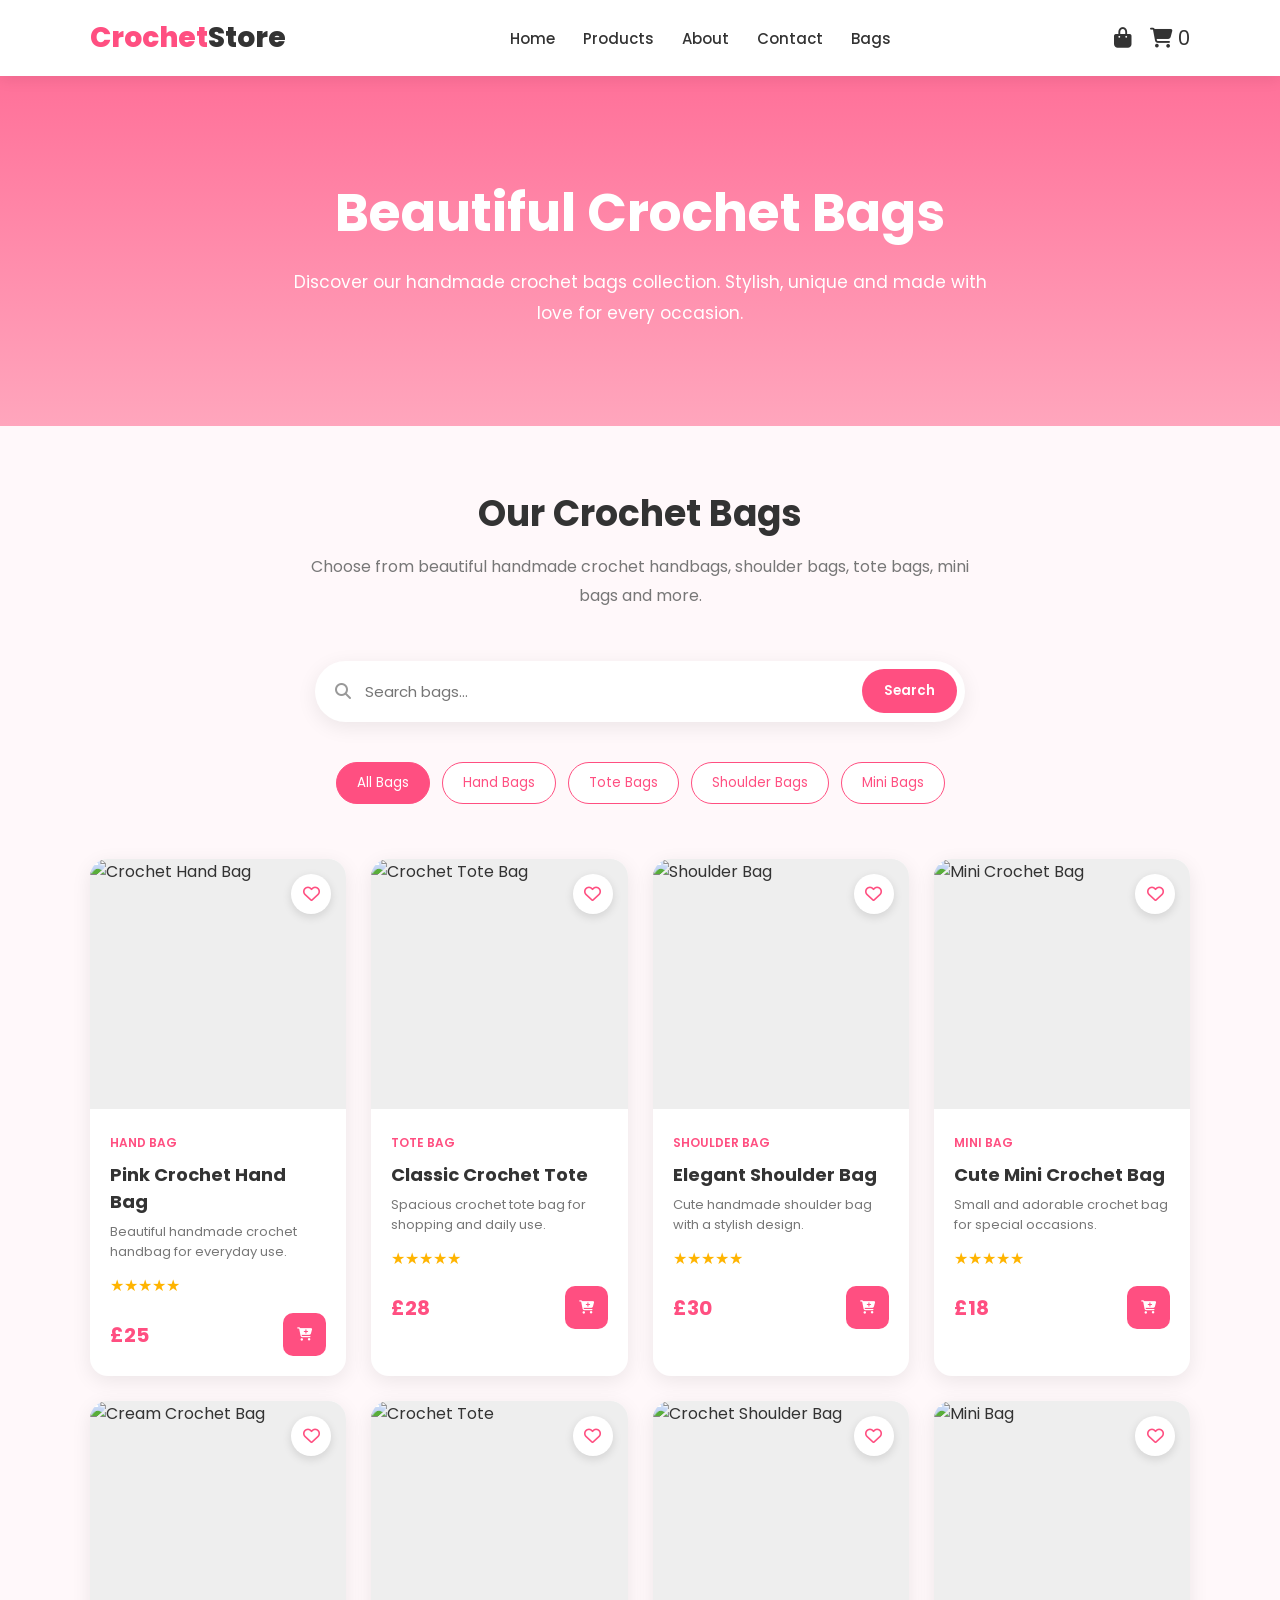
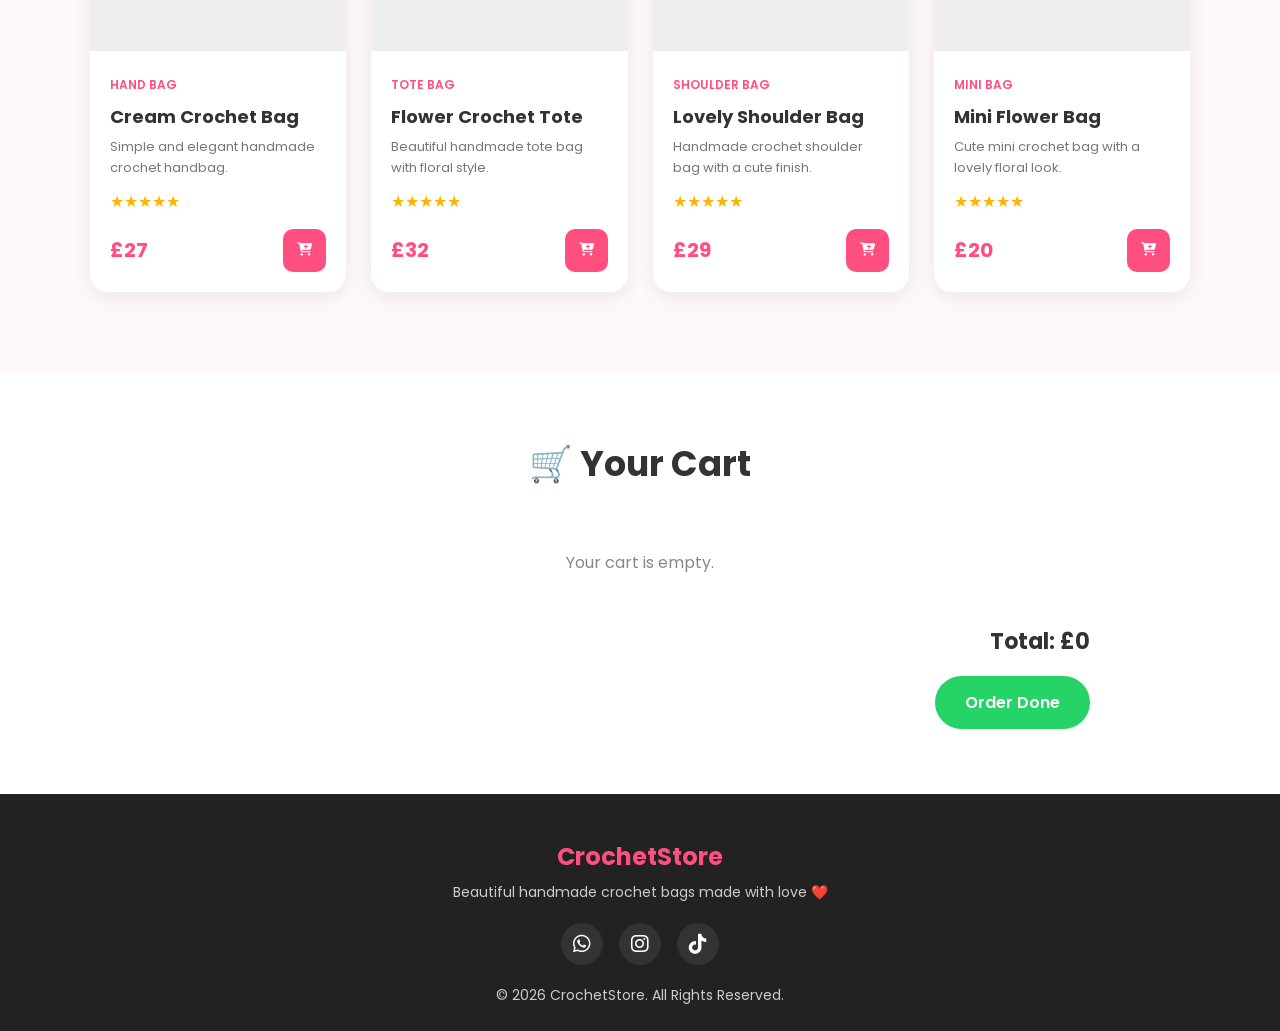
==== Bags.html @ 9c6d5aa9 "assignment" ====
<!DOCTYPE html>
<html lang="en">
<head>
    <meta charset="UTF-8">
    <meta name="viewport" content="width=device-width, initial-scale=1.0">

    <title>Crochet Bags | Crochet Store</title>

    <link rel="preconnect" href="https://fonts.googleapis.com">
    <link rel="preconnect" href="https://fonts.gstatic.com" crossorigin>

    <link href="https://fonts.googleapis.com/css2?family=Poppins:wght@300;400;500;600;700;800&display=swap" rel="stylesheet">

    <link rel="stylesheet"
    href="https://cdnjs.cloudflare.com/ajax/libs/font-awesome/6.7.2/css/all.min.css">

   <link rel="stylesheet" href="Bags.css">
</head>

<body>

<!-- ================= NAVBAR ================= -->

<header>

    <div class="logo">
        Crochet<span>Store</span>
    </div>

    <nav>
        <ul>

            <li>
                <a href="./index.html">Home</a>
            </li>

            <li>
                <a href="./products.html">Products</a>
            </li>

            <li>
                <a href="./about.html">About</a>
            </li>

            <li>
                <a href="./contact.html">Contact</a>
            </li>
            <li>
                <a href="./Bags.css">Bags</a>
            </li>


        </ul>
    </nav>

    <div class="nav-icons">

        <a href="#products">
            <i class="fa-solid fa-bag-shopping"></i>
        </a>

        <a href="#cart">
            <i class="fa-solid fa-cart-shopping"></i>
            <span id="cartCount">0</span>
        </a>

    </div>

</header>


<!-- ================= HERO ================= -->

<section class="bags-hero">

    <div>

        <h1>Beautiful Crochet Bags</h1>

        <p>
            Discover our handmade crochet bags collection.
            Stylish, unique and made with love for every occasion.
        </p>

    </div>

</section>


<!-- ================= INTRO ================= -->

<section class="intro">

    <h2>Our Crochet Bags</h2>

    <p>
        Choose from beautiful handmade crochet handbags,
        shoulder bags, tote bags, mini bags and more.
    </p>

</section>


<!-- ================= SEARCH ================= -->

<section class="search-area">

    <div class="search-box">

        <i class="fa-solid fa-magnifying-glass"></i>

        <input
            type="text"
            id="searchInput"
            placeholder="Search bags..."
        >

        <button onclick="searchProducts()">
            Search
        </button>

    </div>

</section>


<!-- ================= FILTER ================= -->

<section class="filter-section">

    <div class="filter-buttons">

        <button
            class="active"
            onclick="filterProducts('all',this)">
            All Bags
        </button>

        <button
            onclick="filterProducts('handbag',this)">
            Hand Bags
        </button>

        <button
            onclick="filterProducts('tote',this)">
            Tote Bags
        </button>

        <button
            onclick="filterProducts('shoulder',this)">
            Shoulder Bags
        </button>

        <button
            onclick="filterProducts('mini',this)">
            Mini Bags
        </button>

    </div>

</section>


<!-- ================= PRODUCTS ================= -->

<section class="products" id="products">

    <div class="products-grid" id="productsGrid">


        <!-- BAG 1 -->

        <div class="product-card" data-category="handbag">

            <div class="product-image">

                <img
                src="https://images.unsplash.com/photo-1584917865442-de89df76afd3?w=800"
                alt="Crochet Hand Bag">

                <button class="wishlist">
                    <i class="fa-regular fa-heart"></i>
                </button>

            </div>

            <div class="product-info">

                <span class="tag">Hand Bag</span>

                <h3>Pink Crochet Hand Bag</h3>

                <p>
                    Beautiful handmade crochet handbag
                    for everyday use.
                </p>

                <div class="rating">
                    ★★★★★
                </div>

                <div class="product-bottom">

                    <span class="price">£25</span>

                    <button class="cart-btn">

                        <i class="fa-solid fa-cart-plus"></i>

                    </button>

                </div>

            </div>

        </div>


        <!-- BAG 2 -->

        <div class="product-card" data-category="tote">

            <div class="product-image">

                <img
                src="https://images.unsplash.com/photo-1594223274512-ad4803739b7c?w=800"
                alt="Crochet Tote Bag">

                <button class="wishlist">
                    <i class="fa-regular fa-heart"></i>
                </button>

            </div>

            <div class="product-info">

                <span class="tag">Tote Bag</span>

                <h3>Classic Crochet Tote</h3>

                <p>
                    Spacious crochet tote bag
                    for shopping and daily use.
                </p>

                <div class="rating">
                    ★★★★★
                </div>

                <div class="product-bottom">

                    <span class="price">£28</span>

                    <button class="cart-btn">
                        <i class="fa-solid fa-cart-plus"></i>
                    </button>

                </div>

            </div>

        </div>


        <!-- BAG 3 -->

        <div class="product-card" data-category="shoulder">

            <div class="product-image">

                <img
                src="https://images.unsplash.com/photo-1566150905458-1bf1fc113f0d?w=800"
                alt="Shoulder Bag">

                <button class="wishlist">
                    <i class="fa-regular fa-heart"></i>
                </button>

            </div>

            <div class="product-info">

                <span class="tag">Shoulder Bag</span>

                <h3>Elegant Shoulder Bag</h3>

                <p>
                    Cute handmade shoulder bag
                    with a stylish design.
                </p>

                <div class="rating">
                    ★★★★★
                </div>

                <div class="product-bottom">

                    <span class="price">£30</span>

                    <button class="cart-btn">
                        <i class="fa-solid fa-cart-plus"></i>
                    </button>

                </div>

            </div>

        </div>


        <!-- BAG 4 -->

        <div class="product-card" data-category="mini">

            <div class="product-image">

                <img
                src="https://images.unsplash.com/photo-1590874103328-eac38a683ce7?w=800"
                alt="Mini Crochet Bag">

                <button class="wishlist">
                    <i class="fa-regular fa-heart"></i>
                </button>

            </div>

            <div class="product-info">

                <span class="tag">Mini Bag</span>

                <h3>Cute Mini Crochet Bag</h3>

                <p>
                    Small and adorable crochet bag
                    for special occasions.
                </p>

                <div class="rating">
                    ★★★★★
                </div>

                <div class="product-bottom">

                    <span class="price">£18</span>

                    <button class="cart-btn">
                        <i class="fa-solid fa-cart-plus"></i>
                    </button>

                </div>

            </div>

        </div>


        <!-- BAG 5 -->

        <div class="product-card" data-category="handbag">

            <div class="product-image">

                <img
                src="https://images.unsplash.com/photo-1594223274512-ad4803739b7c?w=800"
                alt="Cream Crochet Bag">

                <button class="wishlist">
                    <i class="fa-regular fa-heart"></i>
                </button>

            </div>

            <div class="product-info">

                <span class="tag">Hand Bag</span>

                <h3>Cream Crochet Bag</h3>

                <p>
                    Simple and elegant handmade
                    crochet handbag.
                </p>

                <div class="rating">
                    ★★★★★
                </div>

                <div class="product-bottom">

                    <span class="price">£27</span>

                    <button class="cart-btn">
                        <i class="fa-solid fa-cart-plus"></i>
                    </button>

                </div>

            </div>

        </div>


        <!-- BAG 6 -->

        <div class="product-card" data-category="tote">

            <div class="product-image">

                <img
                src="https://images.unsplash.com/photo-1544816155-12df9643f363?w=800"
                alt="Crochet Tote">

                <button class="wishlist">
                    <i class="fa-regular fa-heart"></i>
                </button>

            </div>

            <div class="product-info">

                <span class="tag">Tote Bag</span>

                <h3>Flower Crochet Tote</h3>

                <p>
                    Beautiful handmade tote bag
                    with floral style.
                </p>

                <div class="rating">
                    ★★★★★
                </div>

                <div class="product-bottom">

                    <span class="price">£32</span>

                    <button class="cart-btn">
                        <i class="fa-solid fa-cart-plus"></i>
                    </button>

                </div>

            </div>

        </div>


        <!-- BAG 7 -->

        <div class="product-card" data-category="shoulder">

            <div class="product-image">

                <img
                src="https://images.unsplash.com/photo-1591561954557-26941169b49e?w=800"
                alt="Crochet Shoulder Bag">

                <button class="wishlist">
                    <i class="fa-regular fa-heart"></i>
                </button>

            </div>

            <div class="product-info">

                <span class="tag">Shoulder Bag</span>

                <h3>Lovely Shoulder Bag</h3>

                <p>
                    Handmade crochet shoulder bag
                    with a cute finish.
                </p>

                <div class="rating">
                    ★★★★★
                </div>

                <div class="product-bottom">

                    <span class="price">£29</span>

                    <button class="cart-btn">
                        <i class="fa-solid fa-cart-plus"></i>
                    </button>

                </div>

            </div>

        </div>


        <!-- BAG 8 -->

        <div class="product-card" data-category="mini">

            <div class="product-image">

                <img
                src="https://images.unsplash.com/photo-1566150905458-1bf1fc113f0d?w=800"
                alt="Mini Bag">

                <button class="wishlist">
                    <i class="fa-regular fa-heart"></i>
                </button>

            </div>

            <div class="product-info">

                <span class="tag">Mini Bag</span>

                <h3>Mini Flower Bag</h3>

                <p>
                    Cute mini crochet bag
                    with a lovely floral look.
                </p>

                <div class="rating">
                    ★★★★★
                </div>

                <div class="product-bottom">

                    <span class="price">£20</span>

                    <button class="cart-btn">
                        <i class="fa-solid fa-cart-plus"></i>
                    </button>

                </div>

            </div>

        </div>

    </div>

</section>


<!-- ================= CART ================= -->

<section class="cart-section" id="cart">

    <h2 class="cart-title">
        🛒 Your Cart
    </h2>

    <div id="cartItems">

        <p class="empty-cart">
            Your cart is empty.
        </p>

    </div>

    <div class="cart-bottom">

        <h3>
            Total: £<span id="cartTotal">0</span>
        </h3>

        <button class="order-btn" onclick="orderDone()">
            Order Done
        </button>

    </div>

</section>


<!-- ================= FOOTER ================= -->

<footer>

    <h2>CrochetStore</h2>

    <p>
        Beautiful handmade crochet bags made with love ❤️
    </p>

    <div class="social">

        <a href="https://wa.me/923001234567" target="_blank">
            <i class="fa-brands fa-whatsapp"></i>
        </a>

        <a href="https://www.instagram.com/your_username" target="_blank">
            <i class="fa-brands fa-instagram"></i>
        </a>

        <a href="https://www.tiktok.com/@your_username" target="_blank">
            <i class="fa-brands fa-tiktok"></i>
        </a>

    </div>

    <p>
        © 2026 CrochetStore. All Rights Reserved.
    </p>

</footer>


<!-- ================= JAVASCRIPT ================= -->

<script src="Bags.js"></script>
</body>
</html>
---- Bags.css ----
*{
            margin:0;
            padding:0;
            box-sizing:border-box;
            font-family:'Poppins',sans-serif;
        }

        html{
            scroll-behavior:smooth;
        }

        body{
            background:#fff8fa;
            color:#333;
        }

        /* ================= NAVBAR ================= */

        header{
            width:100%;
            padding:17px 7%;
            background:#fff;
            display:flex;
            align-items:center;
            justify-content:space-between;
            gap:25px;
            position:sticky;
            top:0;
            z-index:1000;
            box-shadow:0 3px 15px rgba(0,0,0,.08);
        }

        .logo{
            font-size:28px;
            font-weight:800;
            color:#ff4f81;
            white-space:nowrap;
        }

        .logo span{
            color:#333;
        }

        nav ul{
            display:flex;
            list-style:none;
            gap:28px;
        }

        nav ul li a{
            text-decoration:none;
            color:#333;
            font-size:15px;
            font-weight:500;
            transition:.3s;
        }

        nav ul li a:hover,
        nav ul li a.active{
            color:#ff4f81;
        }

        .nav-icons{
            display:flex;
            gap:18px;
        }

        .nav-icons a{
            text-decoration:none;
            color:#333;
            font-size:20px;
            transition:.3s;
        }

        .nav-icons a:hover{
            color:#ff4f81;
        }

        /* ================= HERO ================= */

        .bags-hero{
            min-height:350px;
            padding:70px 20px;
            display:flex;
            justify-content:center;
            align-items:center;
            text-align:center;
            color:#fff;

            background:
            linear-gradient(
                rgba(255,79,129,.80),
                rgba(255,145,173,.80)
            ),
            url("https://images.unsplash.com/photo-1553062407-98eeb64c6a62?w=1200")
            center/cover no-repeat;
        }

        .bags-hero h1{
            font-size:52px;
            margin-bottom:15px;
        }

        .bags-hero p{
            max-width:700px;
            margin:auto;
            font-size:17px;
            line-height:1.8;
        }

        /* ================= INTRO ================= */

        .intro{
            padding:60px 7% 20px;
            text-align:center;
        }

        .intro h2{
            font-size:36px;
            margin-bottom:12px;
        }

        .intro p{
            max-width:700px;
            margin:auto;
            color:#777;
            line-height:1.8;
        }

        /* ================= SEARCH ================= */

        .search-area{
            padding:30px 7%;
        }

        .search-box{
            max-width:650px;
            margin:auto;
            background:#fff;
            display:flex;
            align-items:center;
            padding:5px 8px 5px 20px;
            border-radius:50px;
            box-shadow:0 5px 20px rgba(0,0,0,.08);
        }

        .search-box i{
            color:#999;
        }

        .search-box input{
            flex:1;
            border:none;
            outline:none;
            padding:14px;
            font-size:15px;
            min-width:0;
        }

        .search-box button{
            border:none;
            background:#ff4f81;
            color:white;
            padding:12px 22px;
            border-radius:30px;
            cursor:pointer;
            font-weight:600;
        }

        /* ================= FILTER ================= */

        .filter-section{
            padding:10px 7% 35px;
            text-align:center;
        }

        .filter-buttons{
            display:flex;
            justify-content:center;
            flex-wrap:wrap;
            gap:12px;
        }

        .filter-buttons button{
            border:1px solid #ff4f81;
            background:white;
            color:#ff4f81;
            padding:10px 20px;
            border-radius:30px;
            cursor:pointer;
            transition:.3s;
        }

        .filter-buttons button:hover,
        .filter-buttons button.active{
            background:#ff4f81;
            color:white;
        }

        /* ================= PRODUCTS ================= */

        .products{
            padding:20px 7% 80px;
        }

        .products-grid{
            display:grid;
            grid-template-columns:repeat(4,1fr);
            gap:25px;
        }

        .product-card{
            background:#fff;
            border-radius:18px;
            overflow:hidden;
            box-shadow:0 5px 20px rgba(0,0,0,.08);
            transition:.3s;
        }

        .product-card:hover{
            transform:translateY(-8px);
            box-shadow:0 12px 28px rgba(0,0,0,.12);
        }

        .product-image{
            height:250px;
            position:relative;
            overflow:hidden;
            background:#eee;
        }

        .product-image img{
            width:100%;
            height:100%;
            object-fit:cover;
            transition:.4s;
        }

        .product-card:hover .product-image img{
            transform:scale(1.07);
        }

        .wishlist{
            position:absolute;
            top:15px;
            right:15px;
            width:40px;
            height:40px;
            border:none;
            border-radius:50%;
            background:white;
            color:#ff4f81;
            cursor:pointer;
            font-size:17px;
            box-shadow:0 3px 10px rgba(0,0,0,.12);
        }

        .wishlist:hover{
            background:#ff4f81;
            color:white;
        }

        .product-info{
            padding:20px;
        }

        .tag{
            color:#ff4f81;
            font-size:12px;
            font-weight:600;
            text-transform:uppercase;
        }

        .product-info h3{
            font-size:18px;
            margin:7px 0;
        }

        .product-info p{
            color:#777;
            font-size:13px;
            line-height:1.6;
        }

        .rating{
            color:#ffb400;
            margin:10px 0;
        }

        .product-bottom{
            display:flex;
            justify-content:space-between;
            align-items:center;
            margin-top:15px;
        }

        .price{
            color:#ff4f81;
            font-size:20px;
            font-weight:700;
        }

        .cart-btn{
            border:none;
            background:#ff4f81;
            color:white;
            width:43px;
            height:43px;
            border-radius:10px;
            cursor:pointer;
            transition:.3s;
        }

        .cart-btn:hover{
            background:#e6396d;
            transform:scale(1.05);
        }

        /* ================= CART ================= */

        .cart-section{
            background:white;
            padding:65px 7%;
        }

        .cart-title{
            text-align:center;
            font-size:35px;
            margin-bottom:35px;
        }

        #cartItems{
            max-width:900px;
            margin:auto;
        }

        .empty-cart{
            text-align:center;
            color:#888;
            padding:25px;
        }

        .cart-item{
            display:flex;
            align-items:center;
            gap:18px;
            padding:15px;
            margin-bottom:15px;
            background:#fff8fa;
            border-radius:15px;
            box-shadow:0 3px 12px rgba(0,0,0,.06);
        }

        .cart-item img{
            width:80px;
            height:80px;
            object-fit:cover;
            border-radius:12px;
        }

        .cart-info{
            flex:1;
        }

        .cart-info h3{
            font-size:16px;
        }

        .cart-info p{
            color:#ff4f81;
            font-weight:600;
            margin-top:5px;
        }

        .remove-btn{
            border:none;
            background:#ff4f81;
            color:white;
            padding:8px 13px;
            border-radius:8px;
            cursor:pointer;
        }

        .cart-bottom{
            max-width:900px;
            margin:25px auto 0;
            text-align:right;
        }

        .cart-bottom h3{
            margin-bottom:18px;
            font-size:22px;
        }

        .order-btn{
            border:none;
            background:#25D366;
            color:white;
            padding:14px 30px;
            border-radius:30px;
            font-size:16px;
            font-weight:600;
            cursor:pointer;
        }

        .order-btn:hover{
            background:#1da851;
        }

        /* ================= FOOTER ================= */

        footer{
            background:#222;
            color:white;
            text-align:center;
            padding:45px 20px 25px;
        }

        footer h2{
            color:#ff4f81;
            margin-bottom:8px;
        }

        footer p{
            color:#ccc;
            font-size:14px;
        }

        .social{
            margin:20px 0;
        }

        .social a{
            width:42px;
            height:42px;
            display:inline-flex;
            align-items:center;
            justify-content:center;
            border-radius:50%;
            background:#333;
            color:white;
            margin:0 6px;
            text-decoration:none;
            font-size:20px;
            transition:.3s;
        }

        .social a:hover{
            background:#ff4f81;
            transform:translateY(-4px);
        }

        /* ================= TABLET ================= */

        @media(max-width:1100px){

            .products-grid{
                grid-template-columns:repeat(3,1fr);
            }

        }

        /* ================= SMALL TABLET ================= */

        @media(max-width:800px){

            header{
                flex-wrap:wrap;
                justify-content:center;
            }

            .products-grid{
                grid-template-columns:repeat(2,1fr);
            }

            .bags-hero h1{
                font-size:42px;
            }

        }

        /* ================= MOBILE ================= */

        @media(max-width:550px){

            header{
                padding:15px 20px;
            }

            .logo{
                font-size:24px;
            }

            nav{
                width:100%;
            }

            nav ul{
                justify-content:center;
                flex-wrap:wrap;
                gap:14px;
            }

            nav ul li a{
                font-size:13px;
            }

            .nav-icons{
                display:none;
            }

            .bags-hero{
                min-height:280px;
                padding:50px 20px;
            }

            .bags-hero h1{
                font-size:32px;
            }

            .bags-hero p{
                font-size:14px;
            }

            .intro{
                padding:45px 20px 15px;
            }

            .intro h2{
                font-size:28px;
            }

            .search-area{
                padding:25px 20px;
            }

            .search-box{
                padding-left:15px;
            }

            .search-box input{
                width:100%;
            }

            .search-box button{
                padding:10px 14px;
            }

            .filter-section{
                padding:10px 20px 30px;
            }

            .products{
                padding:20px 20px 60px;
            }

            .products-grid{
                grid-template-columns:1fr;
            }

            .product-image{
                height:290px;
            }

            .cart-section{
                padding:50px 20px;
            }

            .cart-item{
                flex-wrap:wrap;
            }

            .cart-item img{
                width:70px;
                height:70px;
            }

            .cart-bottom{
                text-align:center;
            }

            .order-btn{
                width:100%;
            }

        }
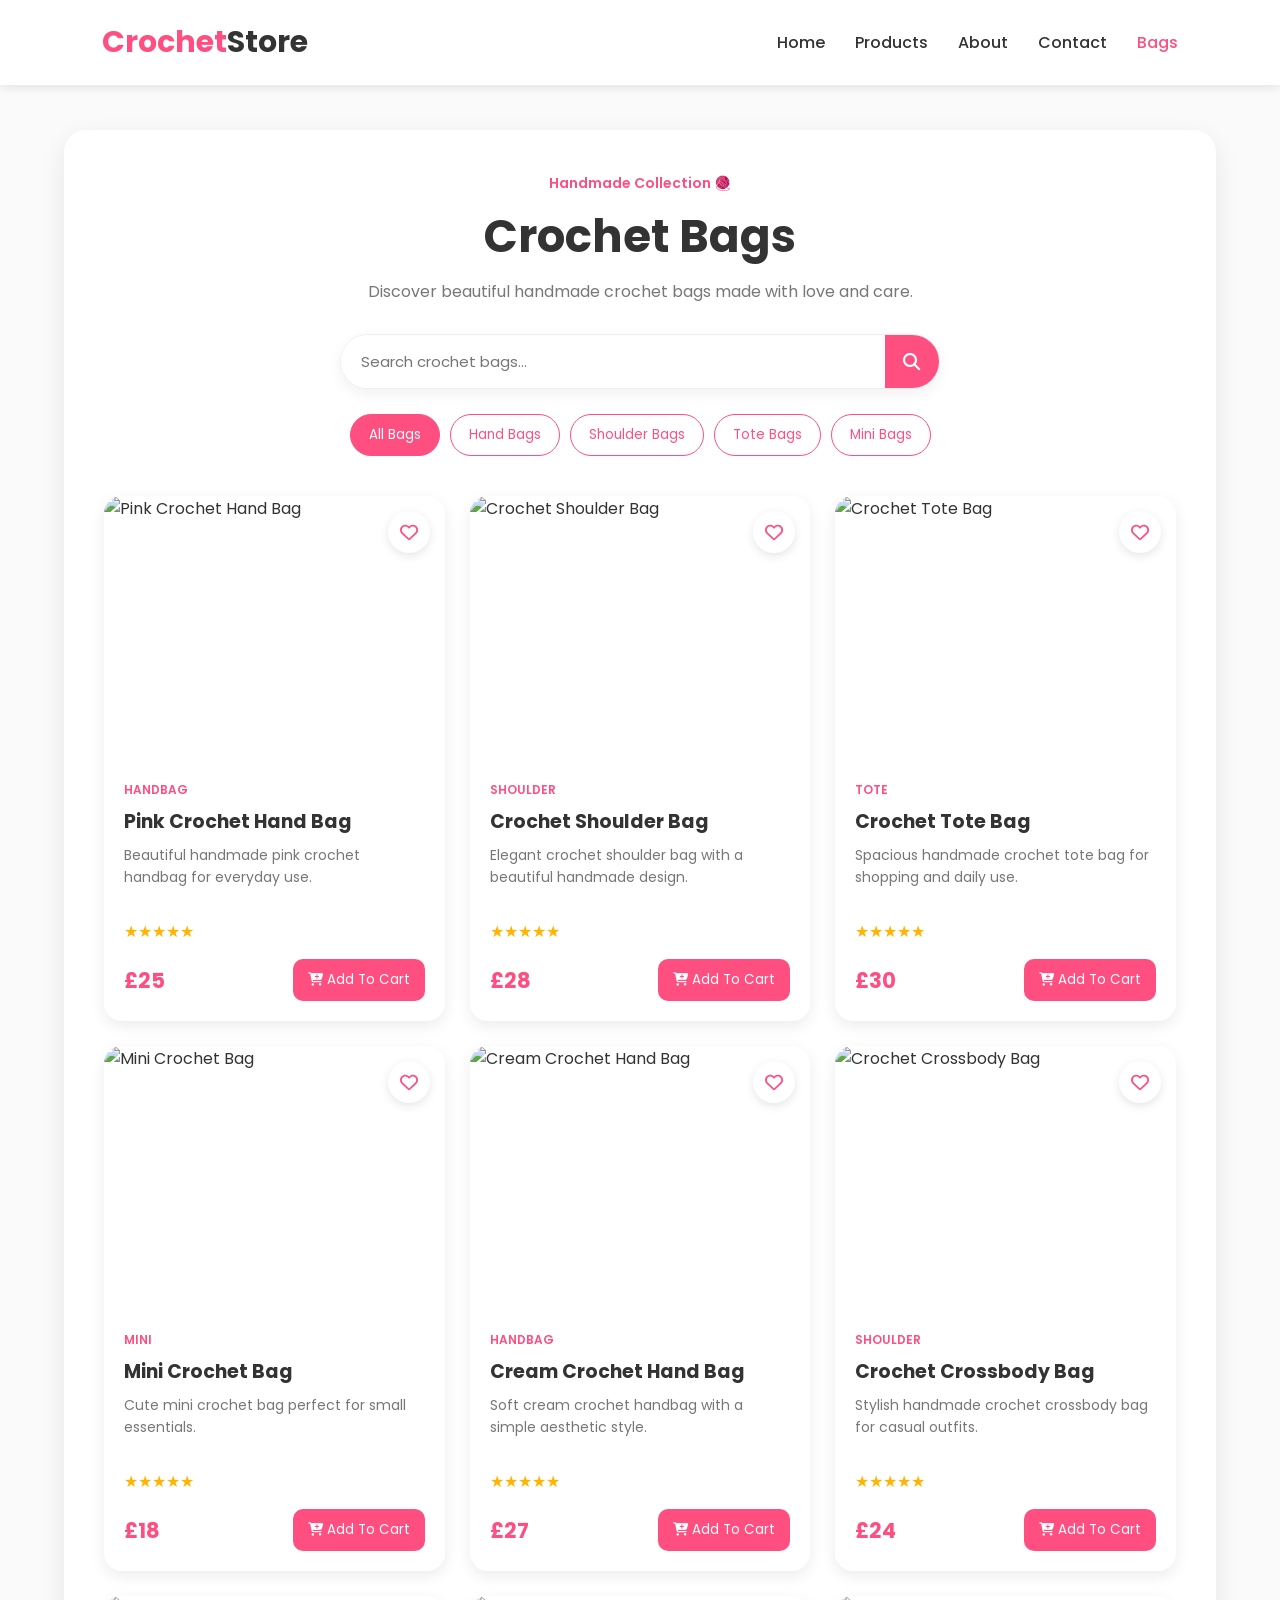
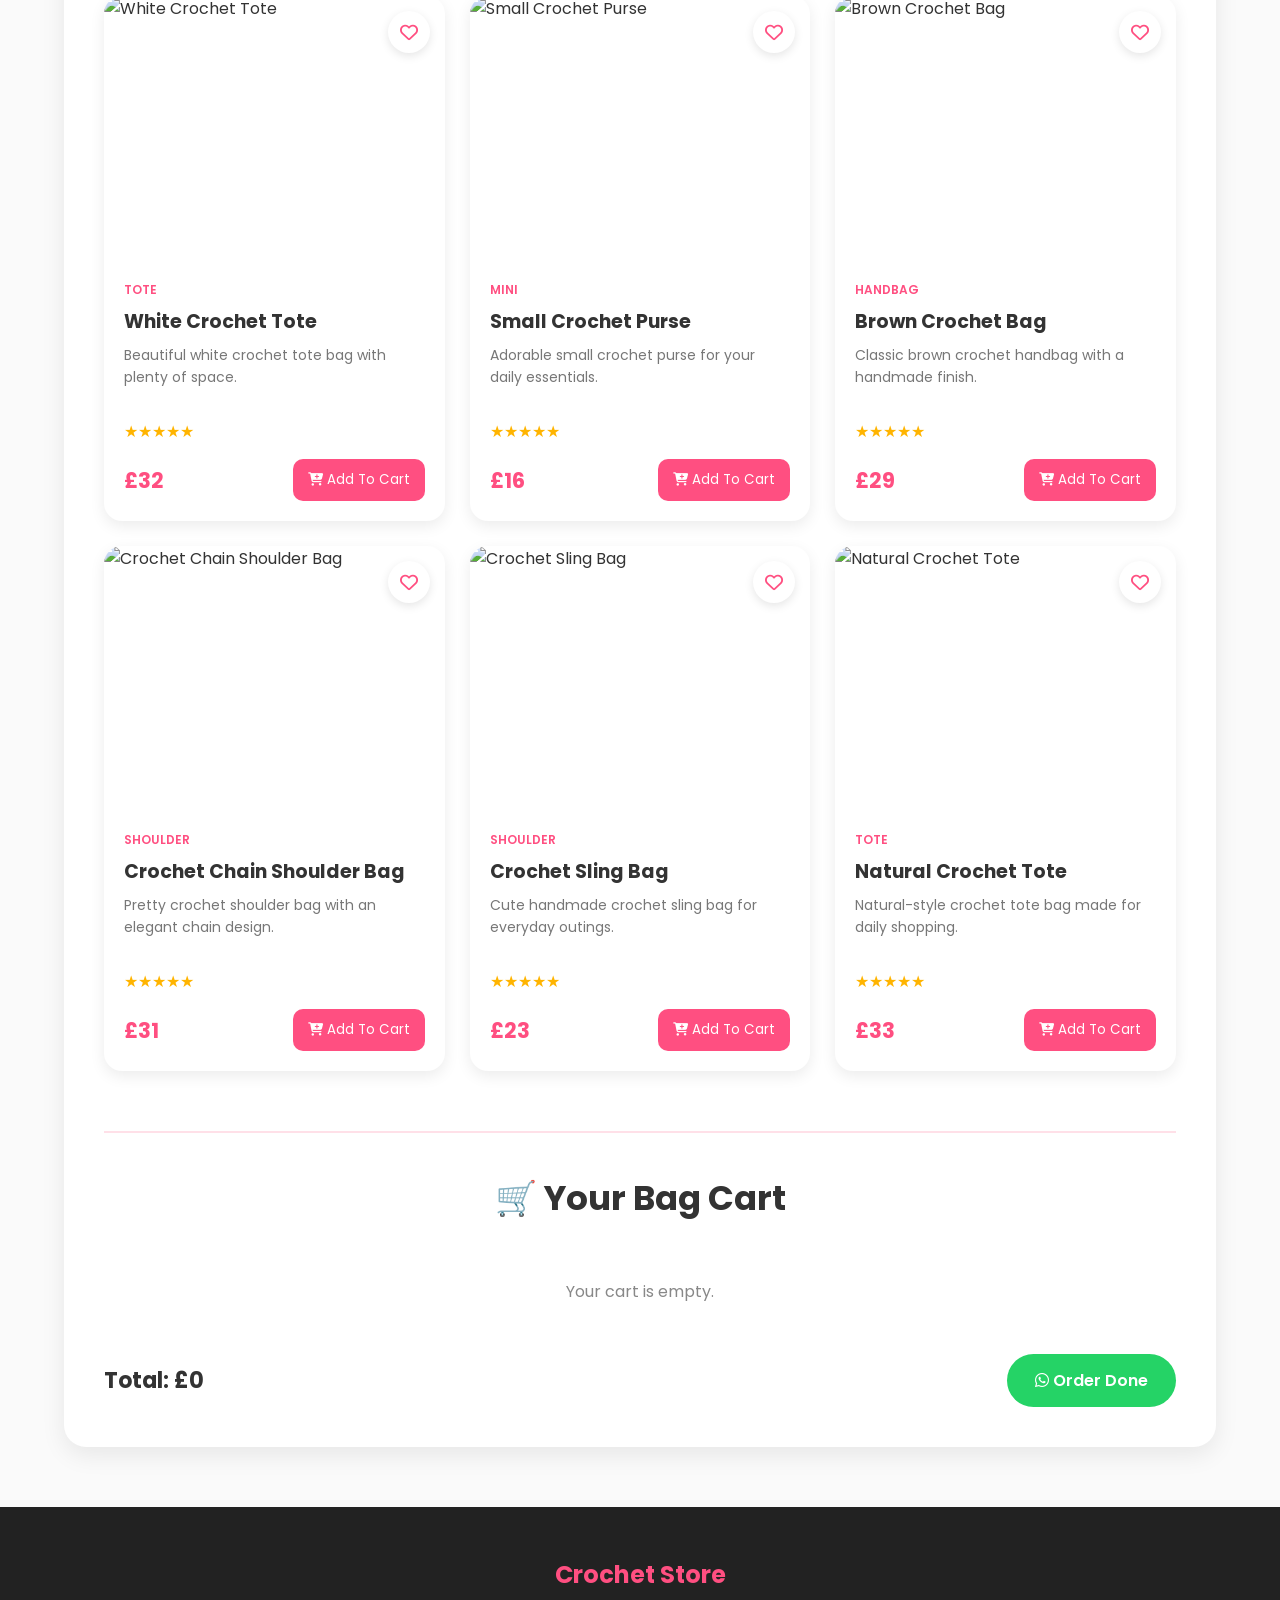
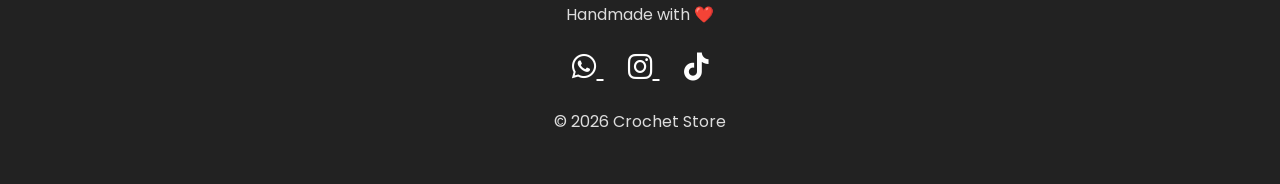
==== commit 5a52975d: "assignment" ====
--- a/Bags.html
+++ b/Bags.html
@@ -1,5 +1,6 @@
 <!DOCTYPE html>
 <html lang="en">
+
 <head>
     <meta charset="UTF-8">
     <meta name="viewport" content="width=device-width, initial-scale=1.0">
@@ -9,15 +10,16 @@
     <link rel="preconnect" href="https://fonts.googleapis.com">
     <link rel="preconnect" href="https://fonts.gstatic.com" crossorigin>
 
-    <link href="https://fonts.googleapis.com/css2?family=Poppins:wght@300;400;500;600;700;800&display=swap" rel="stylesheet">
+    <link href="https://fonts.googleapis.com/css2?family=Poppins:wght@400;500;600;700&display=swap" rel="stylesheet">
 
     <link rel="stylesheet"
-    href="https://cdnjs.cloudflare.com/ajax/libs/font-awesome/6.7.2/css/all.min.css">
-
-   <link rel="stylesheet" href="Bags.css">
+        href="https://cdnjs.cloudflare.com/ajax/libs/font-awesome/6.7.2/css/all.min.css">
+
+    <link rel="stylesheet" href="Bags.css">
 </head>
 
 <body>
+
 
 <!-- ================= NAVBAR ================= -->
 
@@ -45,569 +47,219 @@
             <li>
                 <a href="./contact.html">Contact</a>
             </li>
-            <li>
-                <a href="./Bags.css">Bags</a>
-            </li>
-
+
+            <li>
+                <a href="./Bags.html" class="active">
+                    Bags
+                </a>
+            </li>
 
         </ul>
     </nav>
 
-    <div class="nav-icons">
-
-        <a href="#products">
-            <i class="fa-solid fa-bag-shopping"></i>
-        </a>
-
-        <a href="#cart">
-            <i class="fa-solid fa-cart-shopping"></i>
-            <span id="cartCount">0</span>
-        </a>
-
-    </div>
-
 </header>
 
 
-<!-- ================= HERO ================= -->
-
-<section class="bags-hero">
-
-    <div>
-
-        <h1>Beautiful Crochet Bags</h1>
+
+<!-- ================= MAIN CONTAINER ================= -->
+
+<div class="container">
+
+
+    <!-- ================= BAG HEADING ================= -->
+
+    <section class="bags-heading">
+
+        <span>
+            Handmade Collection 🧶
+        </span>
+
+        <h1>
+            Crochet Bags
+        </h1>
 
         <p>
-            Discover our handmade crochet bags collection.
-            Stylish, unique and made with love for every occasion.
+            Discover beautiful handmade crochet bags
+            made with love and care.
         </p>
 
-    </div>
-
-</section>
-
-
-<!-- ================= INTRO ================= -->
-
-<section class="intro">
-
-    <h2>Our Crochet Bags</h2>
-
-    <p>
-        Choose from beautiful handmade crochet handbags,
-        shoulder bags, tote bags, mini bags and more.
-    </p>
-
-</section>
-
-
-<!-- ================= SEARCH ================= -->
-
-<section class="search-area">
+    </section>
+
+
+
+    <!-- ================= SEARCH ================= -->
 
     <div class="search-box">
-
-        <i class="fa-solid fa-magnifying-glass"></i>
 
         <input
             type="text"
             id="searchInput"
-            placeholder="Search bags..."
+            placeholder="Search crochet bags..."
         >
 
         <button onclick="searchProducts()">
-            Search
-        </button>
-
-    </div>
-
-</section>
-
-
-<!-- ================= FILTER ================= -->
-
-<section class="filter-section">
+
+            <i class="fa-solid fa-magnifying-glass"></i>
+
+        </button>
+
+    </div>
+
+
+
+    <!-- ================= FILTER ================= -->
 
     <div class="filter-buttons">
 
         <button
             class="active"
-            onclick="filterProducts('all',this)">
+            onclick="filterProducts('all', this)">
+
             All Bags
-        </button>
-
-        <button
-            onclick="filterProducts('handbag',this)">
+
+        </button>
+
+        <button
+            onclick="filterProducts('handbag', this)">
+
             Hand Bags
-        </button>
-
-        <button
-            onclick="filterProducts('tote',this)">
+
+        </button>
+
+        <button
+            onclick="filterProducts('shoulder', this)">
+
+            Shoulder Bags
+
+        </button>
+
+        <button
+            onclick="filterProducts('tote', this)">
+
             Tote Bags
-        </button>
-
-        <button
-            onclick="filterProducts('shoulder',this)">
-            Shoulder Bags
-        </button>
-
-        <button
-            onclick="filterProducts('mini',this)">
+
+        </button>
+
+        <button
+            onclick="filterProducts('mini', this)">
+
             Mini Bags
-        </button>
-
-    </div>
-
-</section>
-
-
-<!-- ================= PRODUCTS ================= -->
-
-<section class="products" id="products">
-
-    <div class="products-grid" id="productsGrid">
-
-
-        <!-- BAG 1 -->
-
-        <div class="product-card" data-category="handbag">
-
-            <div class="product-image">
-
-                <img
-                src="https://images.unsplash.com/photo-1584917865442-de89df76afd3?w=800"
-                alt="Crochet Hand Bag">
-
-                <button class="wishlist">
-                    <i class="fa-regular fa-heart"></i>
-                </button>
-
-            </div>
-
-            <div class="product-info">
-
-                <span class="tag">Hand Bag</span>
-
-                <h3>Pink Crochet Hand Bag</h3>
-
-                <p>
-                    Beautiful handmade crochet handbag
-                    for everyday use.
-                </p>
-
-                <div class="rating">
-                    ★★★★★
-                </div>
-
-                <div class="product-bottom">
-
-                    <span class="price">£25</span>
-
-                    <button class="cart-btn">
-
-                        <i class="fa-solid fa-cart-plus"></i>
-
-                    </button>
-
-                </div>
-
-            </div>
-
+
+        </button>
+
+    </div>
+
+
+
+    <!-- ================= PRODUCTS ================= -->
+
+    <section class="products-section">
+
+        <div
+            class="products-grid"
+            id="productsGrid">
         </div>
 
-
-        <!-- BAG 2 -->
-
-        <div class="product-card" data-category="tote">
-
-            <div class="product-image">
-
-                <img
-                src="https://images.unsplash.com/photo-1594223274512-ad4803739b7c?w=800"
-                alt="Crochet Tote Bag">
-
-                <button class="wishlist">
-                    <i class="fa-regular fa-heart"></i>
-                </button>
-
-            </div>
-
-            <div class="product-info">
-
-                <span class="tag">Tote Bag</span>
-
-                <h3>Classic Crochet Tote</h3>
-
-                <p>
-                    Spacious crochet tote bag
-                    for shopping and daily use.
-                </p>
-
-                <div class="rating">
-                    ★★★★★
-                </div>
-
-                <div class="product-bottom">
-
-                    <span class="price">£28</span>
-
-                    <button class="cart-btn">
-                        <i class="fa-solid fa-cart-plus"></i>
-                    </button>
-
-                </div>
-
-            </div>
+    </section>
+
+
+
+    <!-- ================= CART ================= -->
+
+    <section
+        class="cart-section"
+        id="cart">
+
+        <h2>
+            🛒 Your Bag Cart
+        </h2>
+
+
+        <div id="cartItems">
+
+            <p class="empty-cart">
+                Your cart is empty.
+            </p>
 
         </div>
 
 
-        <!-- BAG 3 -->
-
-        <div class="product-card" data-category="shoulder">
-
-            <div class="product-image">
-
-                <img
-                src="https://images.unsplash.com/photo-1566150905458-1bf1fc113f0d?w=800"
-                alt="Shoulder Bag">
-
-                <button class="wishlist">
-                    <i class="fa-regular fa-heart"></i>
-                </button>
-
-            </div>
-
-            <div class="product-info">
-
-                <span class="tag">Shoulder Bag</span>
-
-                <h3>Elegant Shoulder Bag</h3>
-
-                <p>
-                    Cute handmade shoulder bag
-                    with a stylish design.
-                </p>
-
-                <div class="rating">
-                    ★★★★★
-                </div>
-
-                <div class="product-bottom">
-
-                    <span class="price">£30</span>
-
-                    <button class="cart-btn">
-                        <i class="fa-solid fa-cart-plus"></i>
-                    </button>
-
-                </div>
-
-            </div>
+        <div class="cart-total">
+
+            <h3>
+                Total: £<span id="cartTotal">0</span>
+            </h3>
+
+            <button
+                class="order-btn"
+                onclick="orderDone()">
+
+                <i class="fa-brands fa-whatsapp"></i>
+
+                Order Done
+
+            </button>
 
         </div>
 
-
-        <!-- BAG 4 -->
-
-        <div class="product-card" data-category="mini">
-
-            <div class="product-image">
-
-                <img
-                src="https://images.unsplash.com/photo-1590874103328-eac38a683ce7?w=800"
-                alt="Mini Crochet Bag">
-
-                <button class="wishlist">
-                    <i class="fa-regular fa-heart"></i>
-                </button>
-
-            </div>
-
-            <div class="product-info">
-
-                <span class="tag">Mini Bag</span>
-
-                <h3>Cute Mini Crochet Bag</h3>
-
-                <p>
-                    Small and adorable crochet bag
-                    for special occasions.
-                </p>
-
-                <div class="rating">
-                    ★★★★★
-                </div>
-
-                <div class="product-bottom">
-
-                    <span class="price">£18</span>
-
-                    <button class="cart-btn">
-                        <i class="fa-solid fa-cart-plus"></i>
-                    </button>
-
-                </div>
-
-            </div>
-
-        </div>
-
-
-        <!-- BAG 5 -->
-
-        <div class="product-card" data-category="handbag">
-
-            <div class="product-image">
-
-                <img
-                src="https://images.unsplash.com/photo-1594223274512-ad4803739b7c?w=800"
-                alt="Cream Crochet Bag">
-
-                <button class="wishlist">
-                    <i class="fa-regular fa-heart"></i>
-                </button>
-
-            </div>
-
-            <div class="product-info">
-
-                <span class="tag">Hand Bag</span>
-
-                <h3>Cream Crochet Bag</h3>
-
-                <p>
-                    Simple and elegant handmade
-                    crochet handbag.
-                </p>
-
-                <div class="rating">
-                    ★★★★★
-                </div>
-
-                <div class="product-bottom">
-
-                    <span class="price">£27</span>
-
-                    <button class="cart-btn">
-                        <i class="fa-solid fa-cart-plus"></i>
-                    </button>
-
-                </div>
-
-            </div>
-
-        </div>
-
-
-        <!-- BAG 6 -->
-
-        <div class="product-card" data-category="tote">
-
-            <div class="product-image">
-
-                <img
-                src="https://images.unsplash.com/photo-1544816155-12df9643f363?w=800"
-                alt="Crochet Tote">
-
-                <button class="wishlist">
-                    <i class="fa-regular fa-heart"></i>
-                </button>
-
-            </div>
-
-            <div class="product-info">
-
-                <span class="tag">Tote Bag</span>
-
-                <h3>Flower Crochet Tote</h3>
-
-                <p>
-                    Beautiful handmade tote bag
-                    with floral style.
-                </p>
-
-                <div class="rating">
-                    ★★★★★
-                </div>
-
-                <div class="product-bottom">
-
-                    <span class="price">£32</span>
-
-                    <button class="cart-btn">
-                        <i class="fa-solid fa-cart-plus"></i>
-                    </button>
-
-                </div>
-
-            </div>
-
-        </div>
-
-
-        <!-- BAG 7 -->
-
-        <div class="product-card" data-category="shoulder">
-
-            <div class="product-image">
-
-                <img
-                src="https://images.unsplash.com/photo-1591561954557-26941169b49e?w=800"
-                alt="Crochet Shoulder Bag">
-
-                <button class="wishlist">
-                    <i class="fa-regular fa-heart"></i>
-                </button>
-
-            </div>
-
-            <div class="product-info">
-
-                <span class="tag">Shoulder Bag</span>
-
-                <h3>Lovely Shoulder Bag</h3>
-
-                <p>
-                    Handmade crochet shoulder bag
-                    with a cute finish.
-                </p>
-
-                <div class="rating">
-                    ★★★★★
-                </div>
-
-                <div class="product-bottom">
-
-                    <span class="price">£29</span>
-
-                    <button class="cart-btn">
-                        <i class="fa-solid fa-cart-plus"></i>
-                    </button>
-
-                </div>
-
-            </div>
-
-        </div>
-
-
-        <!-- BAG 8 -->
-
-        <div class="product-card" data-category="mini">
-
-            <div class="product-image">
-
-                <img
-                src="https://images.unsplash.com/photo-1566150905458-1bf1fc113f0d?w=800"
-                alt="Mini Bag">
-
-                <button class="wishlist">
-                    <i class="fa-regular fa-heart"></i>
-                </button>
-
-            </div>
-
-            <div class="product-info">
-
-                <span class="tag">Mini Bag</span>
-
-                <h3>Mini Flower Bag</h3>
-
-                <p>
-                    Cute mini crochet bag
-                    with a lovely floral look.
-                </p>
-
-                <div class="rating">
-                    ★★★★★
-                </div>
-
-                <div class="product-bottom">
-
-                    <span class="price">£20</span>
-
-                    <button class="cart-btn">
-                        <i class="fa-solid fa-cart-plus"></i>
-                    </button>
-
-                </div>
-
-            </div>
-
-        </div>
-
-    </div>
-
-</section>
-
-
-<!-- ================= CART ================= -->
-
-<section class="cart-section" id="cart">
-
-    <h2 class="cart-title">
-        🛒 Your Cart
+    </section>
+
+
+</div>
+
+
+
+<!-- ================= FOOTER ================= -->
+
+<footer>
+
+    <h2>
+        Crochet Store
     </h2>
 
-    <div id="cartItems">
-
-        <p class="empty-cart">
-            Your cart is empty.
-        </p>
-
-    </div>
-
-    <div class="cart-bottom">
-
-        <h3>
-            Total: £<span id="cartTotal">0</span>
-        </h3>
-
-        <button class="order-btn" onclick="orderDone()">
-            Order Done
-        </button>
-
-    </div>
-
-</section>
-
-
-<!-- ================= FOOTER ================= -->
-
-<footer>
-
-    <h2>CrochetStore</h2>
-
     <p>
-        Beautiful handmade crochet bags made with love ❤️
+        Handmade with ❤️
     </p>
 
+
     <div class="social">
 
-        <a href="https://wa.me/923001234567" target="_blank">
+        <a
+            href="https://wa.me/923001234567"
+            target="_blank">
+
             <i class="fa-brands fa-whatsapp"></i>
+
         </a>
 
-        <a href="https://www.instagram.com/your_username" target="_blank">
+        <a
+            href="https://instagram.com/your_username"
+            target="_blank">
+
             <i class="fa-brands fa-instagram"></i>
+
         </a>
 
-        <a href="https://www.tiktok.com/@your_username" target="_blank">
+        <a
+            href="https://tiktok.com/@your_username"
+            target="_blank">
+
             <i class="fa-brands fa-tiktok"></i>
+
         </a>
 
     </div>
 
+
     <p>
-        © 2026 CrochetStore. All Rights Reserved.
+        © 2026 Crochet Store
     </p>
 
 </footer>
 
 
-<!-- ================= JAVASCRIPT ================= -->
 
 <script src="Bags.js"></script>
+
 </body>
 </html>
--- a/Bags.css
+++ b/Bags.css
@@ -1,586 +1,801 @@
 *{
-            margin:0;
-            padding:0;
-            box-sizing:border-box;
-            font-family:'Poppins',sans-serif;
-        }
-
-        html{
-            scroll-behavior:smooth;
-        }
-
-        body{
-            background:#fff8fa;
-            color:#333;
-        }
-
-        /* ================= NAVBAR ================= */
-
-        header{
-            width:100%;
-            padding:17px 7%;
-            background:#fff;
-            display:flex;
-            align-items:center;
-            justify-content:space-between;
-            gap:25px;
-            position:sticky;
-            top:0;
-            z-index:1000;
-            box-shadow:0 3px 15px rgba(0,0,0,.08);
-        }
-
-        .logo{
-            font-size:28px;
-            font-weight:800;
-            color:#ff4f81;
-            white-space:nowrap;
-        }
-
-        .logo span{
-            color:#333;
-        }
-
-        nav ul{
-            display:flex;
-            list-style:none;
-            gap:28px;
-        }
-
-        nav ul li a{
-            text-decoration:none;
-            color:#333;
-            font-size:15px;
-            font-weight:500;
-            transition:.3s;
-        }
-
-        nav ul li a:hover,
-        nav ul li a.active{
-            color:#ff4f81;
-        }
-
-        .nav-icons{
-            display:flex;
-            gap:18px;
-        }
-
-        .nav-icons a{
-            text-decoration:none;
-            color:#333;
-            font-size:20px;
-            transition:.3s;
-        }
-
-        .nav-icons a:hover{
-            color:#ff4f81;
-        }
-
-        /* ================= HERO ================= */
-
-        .bags-hero{
-            min-height:350px;
-            padding:70px 20px;
-            display:flex;
-            justify-content:center;
-            align-items:center;
-            text-align:center;
-            color:#fff;
-
-            background:
-            linear-gradient(
-                rgba(255,79,129,.80),
-                rgba(255,145,173,.80)
-            ),
-            url("https://images.unsplash.com/photo-1553062407-98eeb64c6a62?w=1200")
-            center/cover no-repeat;
-        }
-
-        .bags-hero h1{
-            font-size:52px;
-            margin-bottom:15px;
-        }
-
-        .bags-hero p{
-            max-width:700px;
-            margin:auto;
-            font-size:17px;
-            line-height:1.8;
-        }
-
-        /* ================= INTRO ================= */
-
-        .intro{
-            padding:60px 7% 20px;
-            text-align:center;
-        }
-
-        .intro h2{
-            font-size:36px;
-            margin-bottom:12px;
-        }
-
-        .intro p{
-            max-width:700px;
-            margin:auto;
-            color:#777;
-            line-height:1.8;
-        }
-
-        /* ================= SEARCH ================= */
-
-        .search-area{
-            padding:30px 7%;
-        }
-
-        .search-box{
-            max-width:650px;
-            margin:auto;
-            background:#fff;
-            display:flex;
-            align-items:center;
-            padding:5px 8px 5px 20px;
-            border-radius:50px;
-            box-shadow:0 5px 20px rgba(0,0,0,.08);
-        }
-
-        .search-box i{
-            color:#999;
-        }
-
-        .search-box input{
-            flex:1;
-            border:none;
-            outline:none;
-            padding:14px;
-            font-size:15px;
-            min-width:0;
-        }
-
-        .search-box button{
-            border:none;
-            background:#ff4f81;
-            color:white;
-            padding:12px 22px;
-            border-radius:30px;
-            cursor:pointer;
-            font-weight:600;
-        }
-
-        /* ================= FILTER ================= */
-
-        .filter-section{
-            padding:10px 7% 35px;
-            text-align:center;
-        }
-
-        .filter-buttons{
-            display:flex;
-            justify-content:center;
-            flex-wrap:wrap;
-            gap:12px;
-        }
-
-        .filter-buttons button{
-            border:1px solid #ff4f81;
-            background:white;
-            color:#ff4f81;
-            padding:10px 20px;
-            border-radius:30px;
-            cursor:pointer;
-            transition:.3s;
-        }
-
-        .filter-buttons button:hover,
-        .filter-buttons button.active{
-            background:#ff4f81;
-            color:white;
-        }
-
-        /* ================= PRODUCTS ================= */
-
-        .products{
-            padding:20px 7% 80px;
-        }
-
-        .products-grid{
-            display:grid;
-            grid-template-columns:repeat(4,1fr);
-            gap:25px;
-        }
-
-        .product-card{
-            background:#fff;
-            border-radius:18px;
-            overflow:hidden;
-            box-shadow:0 5px 20px rgba(0,0,0,.08);
-            transition:.3s;
-        }
-
-        .product-card:hover{
-            transform:translateY(-8px);
-            box-shadow:0 12px 28px rgba(0,0,0,.12);
-        }
-
-        .product-image{
-            height:250px;
-            position:relative;
-            overflow:hidden;
-            background:#eee;
-        }
-
-        .product-image img{
-            width:100%;
-            height:100%;
-            object-fit:cover;
-            transition:.4s;
-        }
-
-        .product-card:hover .product-image img{
-            transform:scale(1.07);
-        }
-
-        .wishlist{
-            position:absolute;
-            top:15px;
-            right:15px;
-            width:40px;
-            height:40px;
-            border:none;
-            border-radius:50%;
-            background:white;
-            color:#ff4f81;
-            cursor:pointer;
-            font-size:17px;
-            box-shadow:0 3px 10px rgba(0,0,0,.12);
-        }
-
-        .wishlist:hover{
-            background:#ff4f81;
-            color:white;
-        }
-
-        .product-info{
-            padding:20px;
-        }
-
-        .tag{
-            color:#ff4f81;
-            font-size:12px;
-            font-weight:600;
-            text-transform:uppercase;
-        }
-
-        .product-info h3{
-            font-size:18px;
-            margin:7px 0;
-        }
-
-        .product-info p{
-            color:#777;
-            font-size:13px;
-            line-height:1.6;
-        }
-
-        .rating{
-            color:#ffb400;
-            margin:10px 0;
-        }
-
-        .product-bottom{
-            display:flex;
-            justify-content:space-between;
-            align-items:center;
-            margin-top:15px;
-        }
-
-        .price{
-            color:#ff4f81;
-            font-size:20px;
-            font-weight:700;
-        }
-
-        .cart-btn{
-            border:none;
-            background:#ff4f81;
-            color:white;
-            width:43px;
-            height:43px;
-            border-radius:10px;
-            cursor:pointer;
-            transition:.3s;
-        }
-
-        .cart-btn:hover{
-            background:#e6396d;
-            transform:scale(1.05);
-        }
-
-        /* ================= CART ================= */
-
-        .cart-section{
-            background:white;
-            padding:65px 7%;
-        }
-
-        .cart-title{
-            text-align:center;
-            font-size:35px;
-            margin-bottom:35px;
-        }
-
-        #cartItems{
-            max-width:900px;
-            margin:auto;
-        }
-
-        .empty-cart{
-            text-align:center;
-            color:#888;
-            padding:25px;
-        }
-
-        .cart-item{
-            display:flex;
-            align-items:center;
-            gap:18px;
-            padding:15px;
-            margin-bottom:15px;
-            background:#fff8fa;
-            border-radius:15px;
-            box-shadow:0 3px 12px rgba(0,0,0,.06);
-        }
-
-        .cart-item img{
-            width:80px;
-            height:80px;
-            object-fit:cover;
-            border-radius:12px;
-        }
-
-        .cart-info{
-            flex:1;
-        }
-
-        .cart-info h3{
-            font-size:16px;
-        }
-
-        .cart-info p{
-            color:#ff4f81;
-            font-weight:600;
-            margin-top:5px;
-        }
-
-        .remove-btn{
-            border:none;
-            background:#ff4f81;
-            color:white;
-            padding:8px 13px;
-            border-radius:8px;
-            cursor:pointer;
-        }
-
-        .cart-bottom{
-            max-width:900px;
-            margin:25px auto 0;
-            text-align:right;
-        }
-
-        .cart-bottom h3{
-            margin-bottom:18px;
-            font-size:22px;
-        }
-
-        .order-btn{
-            border:none;
-            background:#25D366;
-            color:white;
-            padding:14px 30px;
-            border-radius:30px;
-            font-size:16px;
-            font-weight:600;
-            cursor:pointer;
-        }
-
-        .order-btn:hover{
-            background:#1da851;
-        }
-
-        /* ================= FOOTER ================= */
-
-        footer{
-            background:#222;
-            color:white;
-            text-align:center;
-            padding:45px 20px 25px;
-        }
-
-        footer h2{
-            color:#ff4f81;
-            margin-bottom:8px;
-        }
-
-        footer p{
-            color:#ccc;
-            font-size:14px;
-        }
-
-        .social{
-            margin:20px 0;
-        }
-
-        .social a{
-            width:42px;
-            height:42px;
-            display:inline-flex;
-            align-items:center;
-            justify-content:center;
-            border-radius:50%;
-            background:#333;
-            color:white;
-            margin:0 6px;
-            text-decoration:none;
-            font-size:20px;
-            transition:.3s;
-        }
-
-        .social a:hover{
-            background:#ff4f81;
-            transform:translateY(-4px);
-        }
-
-        /* ================= TABLET ================= */
-
-        @media(max-width:1100px){
-
-            .products-grid{
-                grid-template-columns:repeat(3,1fr);
-            }
-
-        }
-
-        /* ================= SMALL TABLET ================= */
-
-        @media(max-width:800px){
-
-            header{
-                flex-wrap:wrap;
-                justify-content:center;
-            }
-
-            .products-grid{
-                grid-template-columns:repeat(2,1fr);
-            }
-
-            .bags-hero h1{
-                font-size:42px;
-            }
-
-        }
-
-        /* ================= MOBILE ================= */
-
-        @media(max-width:550px){
-
-            header{
-                padding:15px 20px;
-            }
-
-            .logo{
-                font-size:24px;
-            }
-
-            nav{
-                width:100%;
-            }
-
-            nav ul{
-                justify-content:center;
-                flex-wrap:wrap;
-                gap:14px;
-            }
-
-            nav ul li a{
-                font-size:13px;
-            }
-
-            .nav-icons{
-                display:none;
-            }
-
-            .bags-hero{
-                min-height:280px;
-                padding:50px 20px;
-            }
-
-            .bags-hero h1{
-                font-size:32px;
-            }
-
-            .bags-hero p{
-                font-size:14px;
-            }
-
-            .intro{
-                padding:45px 20px 15px;
-            }
-
-            .intro h2{
-                font-size:28px;
-            }
-
-            .search-area{
-                padding:25px 20px;
-            }
-
-            .search-box{
-                padding-left:15px;
-            }
-
-            .search-box input{
-                width:100%;
-            }
-
-            .search-box button{
-                padding:10px 14px;
-            }
-
-            .filter-section{
-                padding:10px 20px 30px;
-            }
-
-            .products{
-                padding:20px 20px 60px;
-            }
-
-            .products-grid{
-                grid-template-columns:1fr;
-            }
-
-            .product-image{
-                height:290px;
-            }
-
-            .cart-section{
-                padding:50px 20px;
-            }
-
-            .cart-item{
-                flex-wrap:wrap;
-            }
-
-            .cart-item img{
-                width:70px;
-                height:70px;
-            }
-
-            .cart-bottom{
-                text-align:center;
-            }
-
-            .order-btn{
-                width:100%;
-            }
-
-        }+    margin:0;
+    padding:0;
+    box-sizing:border-box;
+    font-family:Poppins,sans-serif;
+}
+
+
+body{
+    background:#fafafa;
+    color:#333;
+}
+
+
+/* ================= NAVBAR ================= */
+
+header{
+    width:100%;
+
+    display:flex;
+    justify-content:space-between;
+    align-items:center;
+
+    padding:20px 8%;
+
+    background:#fff;
+
+    box-shadow:
+        0 2px 10px rgba(0,0,0,.1);
+
+    position:sticky;
+    top:0;
+
+    z-index:1000;
+}
+
+
+.logo{
+    font-size:30px;
+    font-weight:bold;
+    color:#ff4f81;
+}
+
+
+.logo span{
+    color:#333;
+}
+
+
+nav ul{
+    display:flex;
+
+    list-style:none;
+
+    gap:30px;
+}
+
+
+nav ul li a{
+    text-decoration:none;
+
+    color:#333;
+
+    font-weight:500;
+
+    transition:.3s;
+}
+
+
+nav ul li a:hover,
+nav ul li a.active{
+
+    color:#ff4f81;
+}
+
+
+/* ================= CONTAINER ================= */
+
+.container{
+
+    width:90%;
+
+    max-width:1200px;
+
+    margin:45px auto;
+
+    padding:40px;
+
+    background:#fff;
+
+    border-radius:22px;
+
+    box-shadow:
+        0 8px 25px rgba(0,0,0,.08);
+
+}
+
+
+/* ================= HEADING ================= */
+
+.bags-heading{
+
+    text-align:center;
+
+    margin-bottom:30px;
+}
+
+
+.bags-heading span{
+
+    color:#ff4f81;
+
+    font-size:14px;
+
+    font-weight:600;
+}
+
+
+.bags-heading h1{
+
+    font-size:45px;
+
+    margin:8px 0;
+
+}
+
+
+.bags-heading p{
+
+    color:#777;
+
+    font-size:16px;
+}
+
+
+/* ================= SEARCH ================= */
+
+.search-box{
+
+    max-width:600px;
+
+    margin:0 auto 25px;
+
+    display:flex;
+
+    border:1px solid #eee;
+
+    border-radius:40px;
+
+    overflow:hidden;
+
+    box-shadow:
+        0 5px 15px rgba(0,0,0,.06);
+}
+
+
+.search-box input{
+
+    width:100%;
+
+    border:none;
+
+    outline:none;
+
+    padding:15px 20px;
+
+    font-size:15px;
+}
+
+
+.search-box button{
+
+    width:60px;
+
+    border:none;
+
+    background:#ff4f81;
+
+    color:white;
+
+    cursor:pointer;
+
+    font-size:17px;
+}
+
+
+.search-box button:hover{
+
+    background:#e7396b;
+}
+
+
+/* ================= FILTER ================= */
+
+.filter-buttons{
+
+    display:flex;
+
+    justify-content:center;
+
+    flex-wrap:wrap;
+
+    gap:10px;
+
+    margin-bottom:40px;
+}
+
+
+.filter-buttons button{
+
+    border:1px solid #ff4f81;
+
+    background:white;
+
+    color:#ff4f81;
+
+    padding:10px 18px;
+
+    border-radius:30px;
+
+    cursor:pointer;
+
+    transition:.3s;
+
+}
+
+
+.filter-buttons button:hover,
+.filter-buttons button.active{
+
+    background:#ff4f81;
+
+    color:white;
+}
+
+
+/* ================= PRODUCTS GRID ================= */
+
+.products-grid{
+
+    display:grid;
+
+    grid-template-columns:
+        repeat(3,1fr);
+
+    gap:25px;
+}
+
+
+/* ================= CARD ================= */
+
+.product-card{
+
+    background:#fff;
+
+    border-radius:18px;
+
+    overflow:hidden;
+
+    box-shadow:
+        0 5px 15px rgba(0,0,0,.08);
+
+    transition:.3s;
+}
+
+
+.product-card:hover{
+
+    transform:translateY(-8px);
+
+    box-shadow:
+        0 12px 25px rgba(0,0,0,.13);
+}
+
+
+/* ================= IMAGE ================= */
+
+.product-image{
+
+    height:260px;
+
+    position:relative;
+
+    overflow:hidden;
+}
+
+
+.product-image img{
+
+    width:100%;
+
+    height:100%;
+
+    object-fit:cover;
+
+    display:block;
+
+    transition:.4s;
+}
+
+
+.product-card:hover
+.product-image img{
+
+    transform:scale(1.06);
+}
+
+
+/* ================= WISHLIST ================= */
+
+.wishlist{
+
+    position:absolute;
+
+    top:15px;
+
+    right:15px;
+
+    width:42px;
+
+    height:42px;
+
+    border:none;
+
+    border-radius:50%;
+
+    background:white;
+
+    color:#ff4f81;
+
+    cursor:pointer;
+
+    font-size:18px;
+
+    box-shadow:
+        0 3px 10px rgba(0,0,0,.1);
+}
+
+
+/* ================= PRODUCT INFO ================= */
+
+.product-info{
+
+    padding:20px;
+}
+
+
+.product-info h3{
+
+    font-size:19px;
+
+    margin-bottom:8px;
+}
+
+
+.product-info p{
+
+    color:#777;
+
+    font-size:14px;
+
+    line-height:1.6;
+
+    min-height:65px;
+}
+
+
+.category{
+
+    display:inline-block;
+
+    font-size:12px;
+
+    color:#ff4f81;
+
+    font-weight:600;
+
+    text-transform:uppercase;
+
+    margin-bottom:8px;
+}
+
+
+.rating{
+
+    color:#ffb400;
+
+    margin:10px 0;
+}
+
+
+.product-bottom{
+
+    display:flex;
+
+    justify-content:space-between;
+
+    align-items:center;
+
+    margin-top:15px;
+}
+
+
+.price{
+
+    color:#ff4f81;
+
+    font-size:21px;
+
+    font-weight:700;
+}
+
+
+/* ================= CART BUTTON ================= */
+
+.cart-btn{
+
+    border:none;
+
+    padding:11px 15px;
+
+    background:#ff4f81;
+
+    color:white;
+
+    border-radius:10px;
+
+    cursor:pointer;
+
+    transition:.3s;
+
+}
+
+
+.cart-btn:hover{
+
+    background:#e7396b;
+
+    transform:scale(1.04);
+}
+
+
+/* ================= CART ================= */
+
+.cart-section{
+
+    margin-top:60px;
+
+    padding-top:40px;
+
+    border-top:2px solid #ffe0e8;
+}
+
+
+.cart-section h2{
+
+    text-align:center;
+
+    font-size:34px;
+
+    margin-bottom:30px;
+}
+
+
+#cartItems{
+
+    display:flex;
+
+    flex-direction:column;
+
+    gap:15px;
+}
+
+
+.empty-cart{
+
+    text-align:center;
+
+    color:#888;
+
+    padding:25px;
+}
+
+
+/* ================= CART ITEM ================= */
+
+.cart-item{
+
+    display:flex;
+
+    align-items:center;
+
+    gap:20px;
+
+    padding:15px;
+
+    background:#fff7f9;
+
+    border-radius:15px;
+}
+
+
+.cart-item img{
+
+    width:85px;
+
+    height:85px;
+
+    object-fit:cover;
+
+    border-radius:12px;
+}
+
+
+.cart-info{
+
+    flex:1;
+}
+
+
+.cart-info h3{
+
+    font-size:17px;
+}
+
+
+.cart-info p{
+
+    color:#ff4f81;
+
+    font-weight:600;
+
+    margin-top:5px;
+}
+
+
+.remove-btn{
+
+    border:none;
+
+    background:#ff4f81;
+
+    color:white;
+
+    padding:9px 15px;
+
+    border-radius:8px;
+
+    cursor:pointer;
+}
+
+
+.remove-btn:hover{
+
+    background:#e7396b;
+}
+
+
+/* ================= TOTAL ================= */
+
+.cart-total{
+
+    display:flex;
+
+    justify-content:space-between;
+
+    align-items:center;
+
+    margin-top:25px;
+}
+
+
+.cart-total h3{
+
+    font-size:22px;
+}
+
+
+/* ================= ORDER ================= */
+
+.order-btn{
+
+    border:none;
+
+    background:#25D366;
+
+    color:white;
+
+    padding:14px 28px;
+
+    border-radius:30px;
+
+    font-size:16px;
+
+    font-weight:600;
+
+    cursor:pointer;
+
+    transition:.3s;
+}
+
+
+.order-btn:hover{
+
+    background:#1da851;
+
+    transform:translateY(-2px);
+}
+
+
+/* ================= FOOTER ================= */
+
+footer{
+
+    width:100%;
+
+    background:#222;
+
+    color:white;
+
+    text-align:center;
+
+    padding:50px 20px;
+
+    margin-top:60px;
+}
+
+
+footer h2{
+
+    color:#ff4f81;
+
+    margin-bottom:10px;
+}
+
+
+footer p{
+
+    color:#ddd;
+}
+
+
+.social{
+
+    margin:20px 0;
+}
+
+
+.social a{
+
+    color:white;
+
+    font-size:28px;
+
+    margin:0 12px;
+
+    transition:.3s;
+}
+
+
+.social a:hover{
+
+    color:#ff4f81;
+}
+
+
+/* ================= TABLET ================= */
+
+@media(max-width:950px){
+
+    .products-grid{
+
+        grid-template-columns:
+            repeat(2,1fr);
+    }
+
+}
+
+
+/* ================= MOBILE ================= */
+
+@media(max-width:768px){
+
+    header{
+
+        flex-direction:column;
+
+        gap:15px;
+
+        padding:18px 5%;
+    }
+
+
+    nav ul{
+
+        flex-wrap:wrap;
+
+        justify-content:center;
+
+        gap:15px;
+    }
+
+
+    nav ul li a{
+
+        font-size:14px;
+    }
+
+
+    .container{
+
+        width:94%;
+
+        padding:20px 15px;
+
+        margin:25px auto;
+    }
+
+
+    .bags-heading h1{
+
+        font-size:35px;
+    }
+
+
+    .products-grid{
+
+        grid-template-columns:1fr;
+    }
+
+
+    .product-image{
+
+        height:280px;
+    }
+
+
+    .cart-total{
+
+        flex-direction:column;
+
+        gap:20px;
+    }
+
+
+    .order-btn{
+
+        width:100%;
+    }
+
+}
+
+
+/* ================= SMALL MOBILE ================= */
+
+@media(max-width:480px){
+
+    .logo{
+
+        font-size:25px;
+    }
+
+
+    nav ul{
+
+        gap:10px;
+    }
+
+
+    nav ul li a{
+
+        font-size:12px;
+    }
+
+
+    .bags-heading h1{
+
+        font-size:29px;
+    }
+
+
+    .filter-buttons button{
+
+        font-size:12px;
+
+        padding:8px 12px;
+    }
+
+
+    .cart-item{
+
+        flex-wrap:wrap;
+    }
+
+
+    .remove-btn{
+
+        width:100%;
+    }
+
+}
